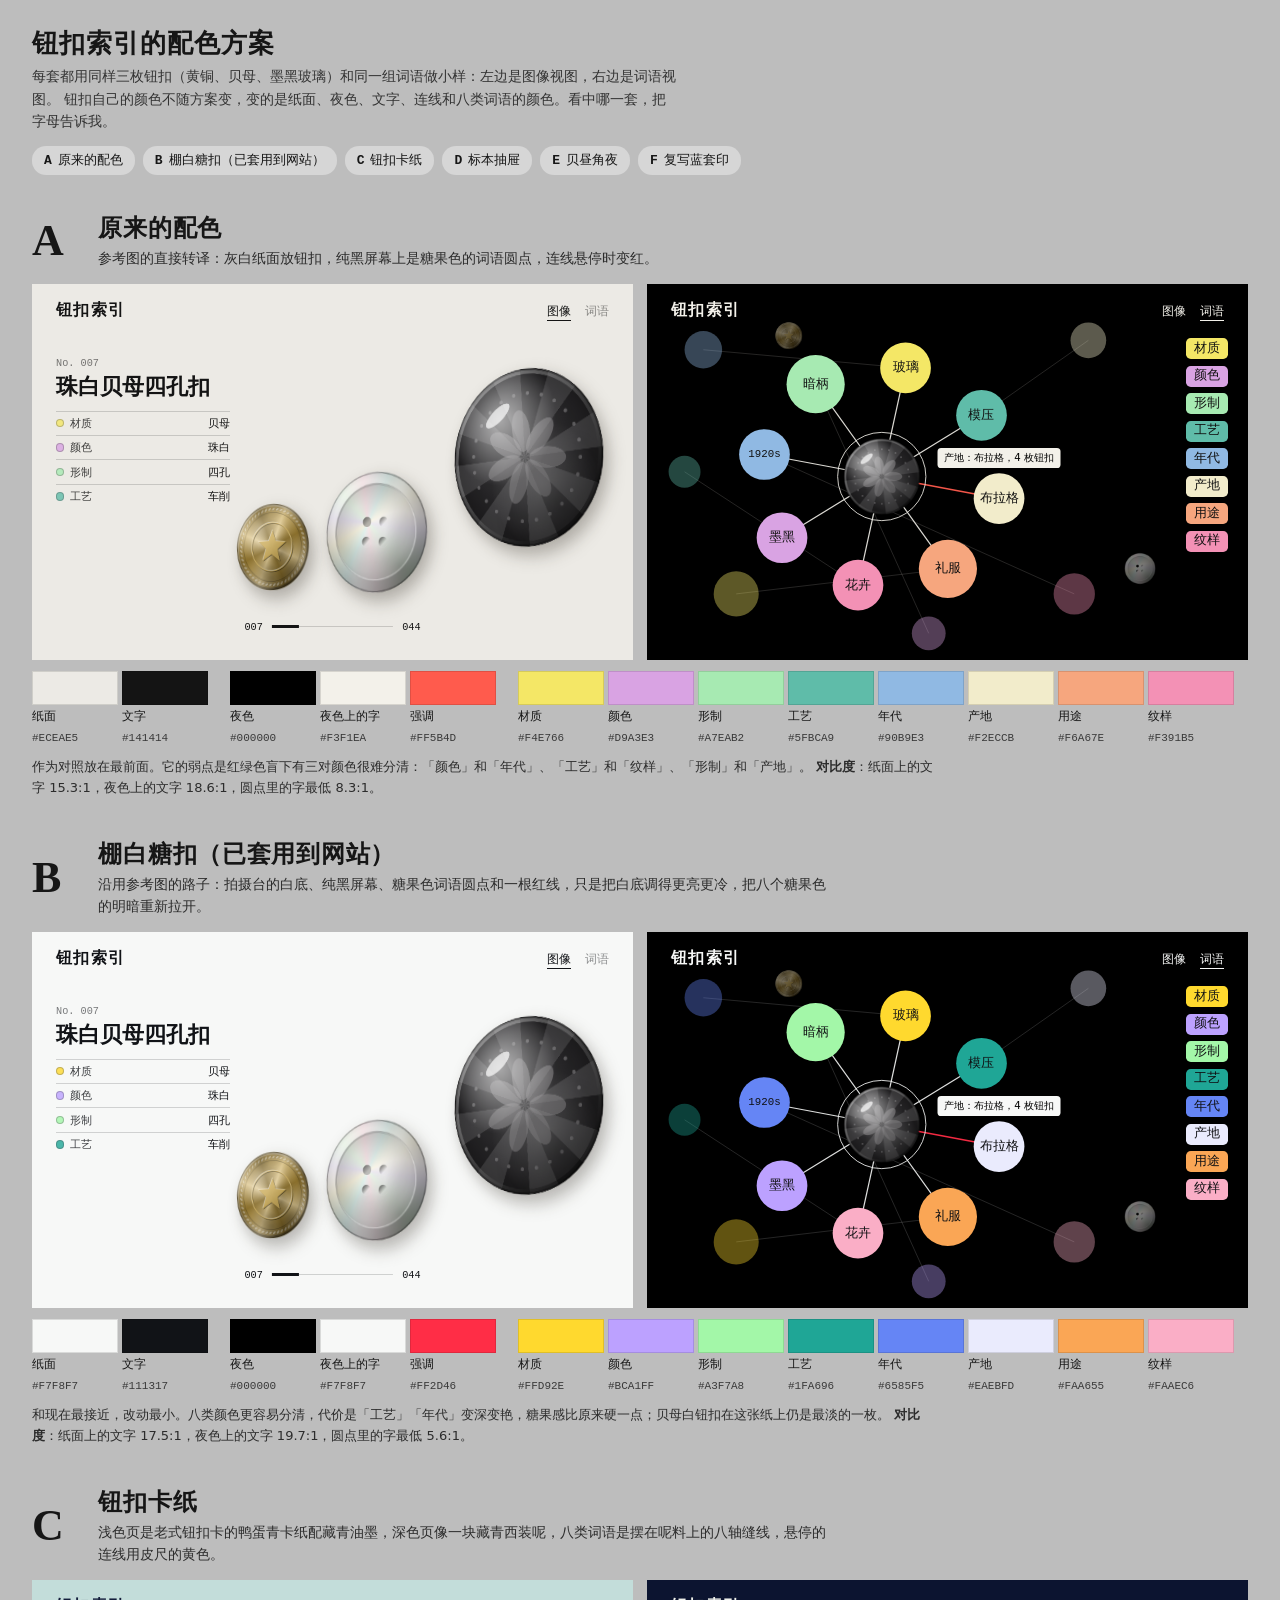
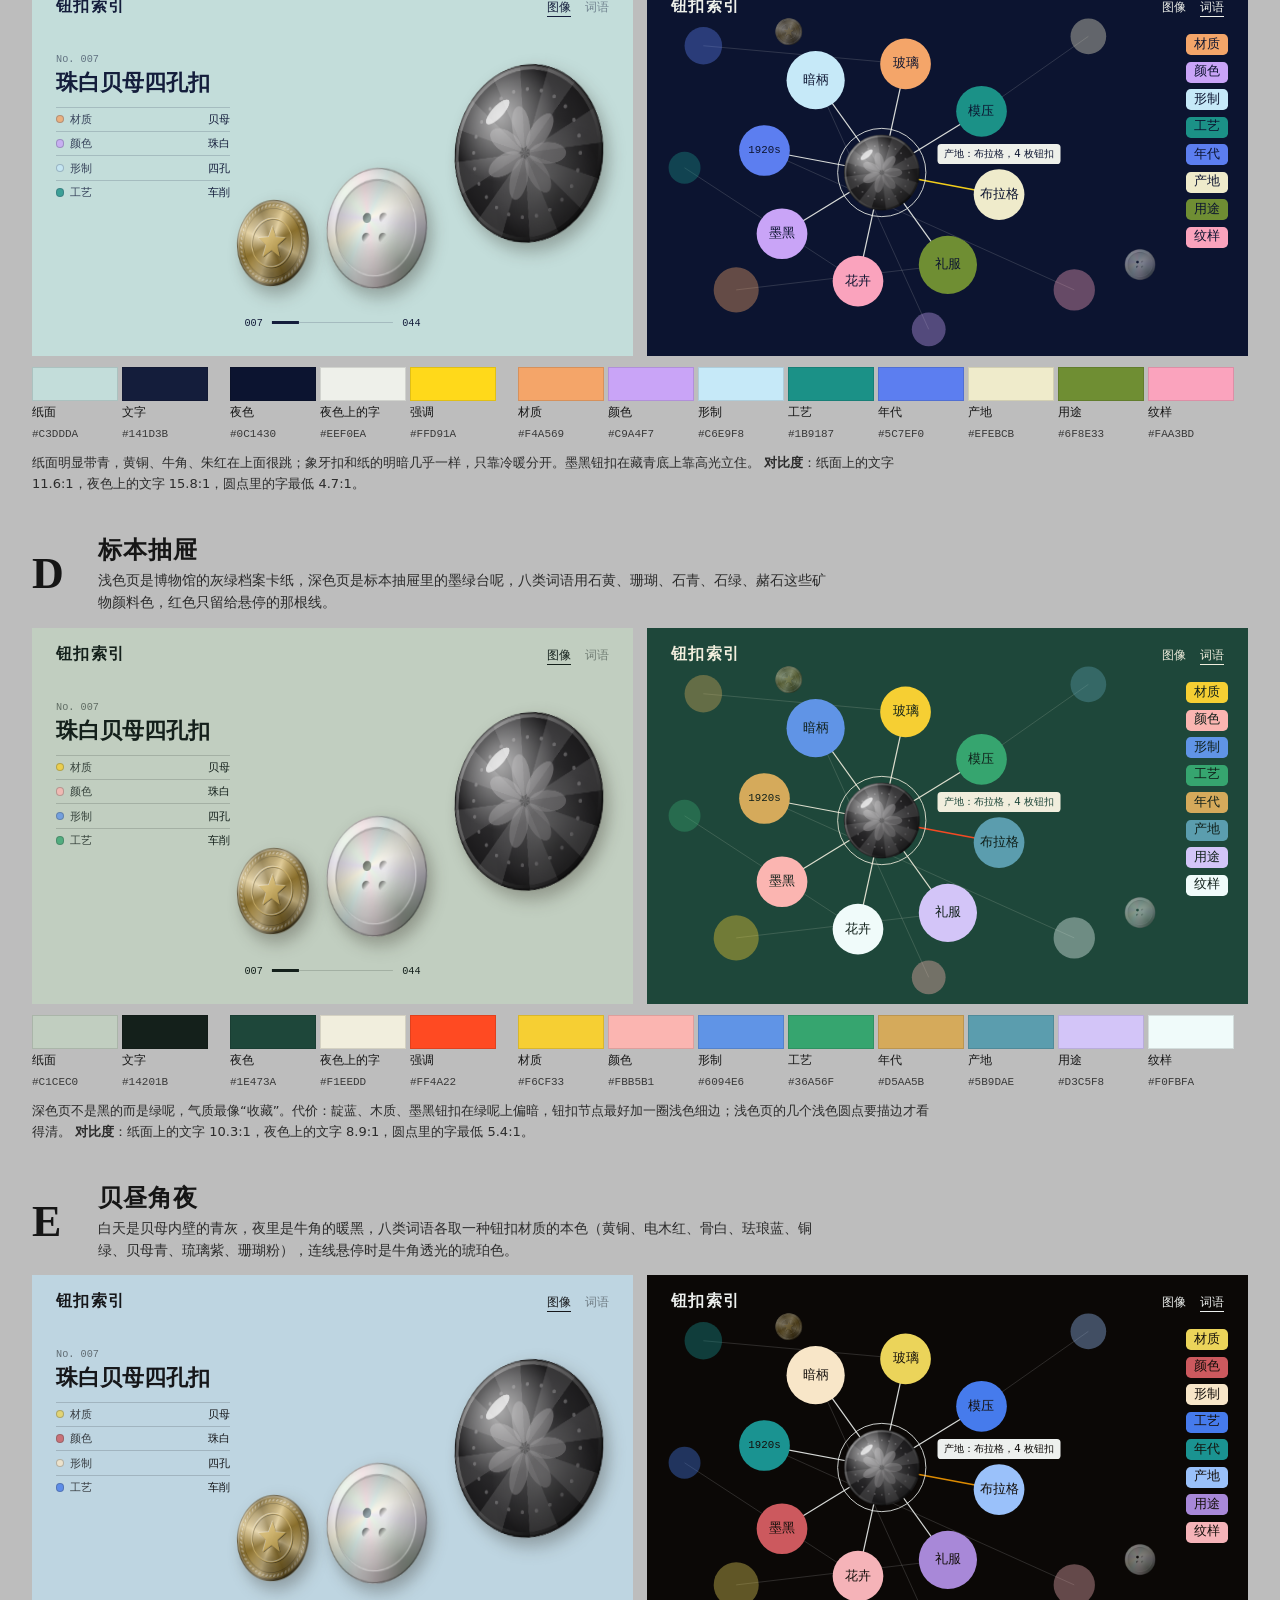
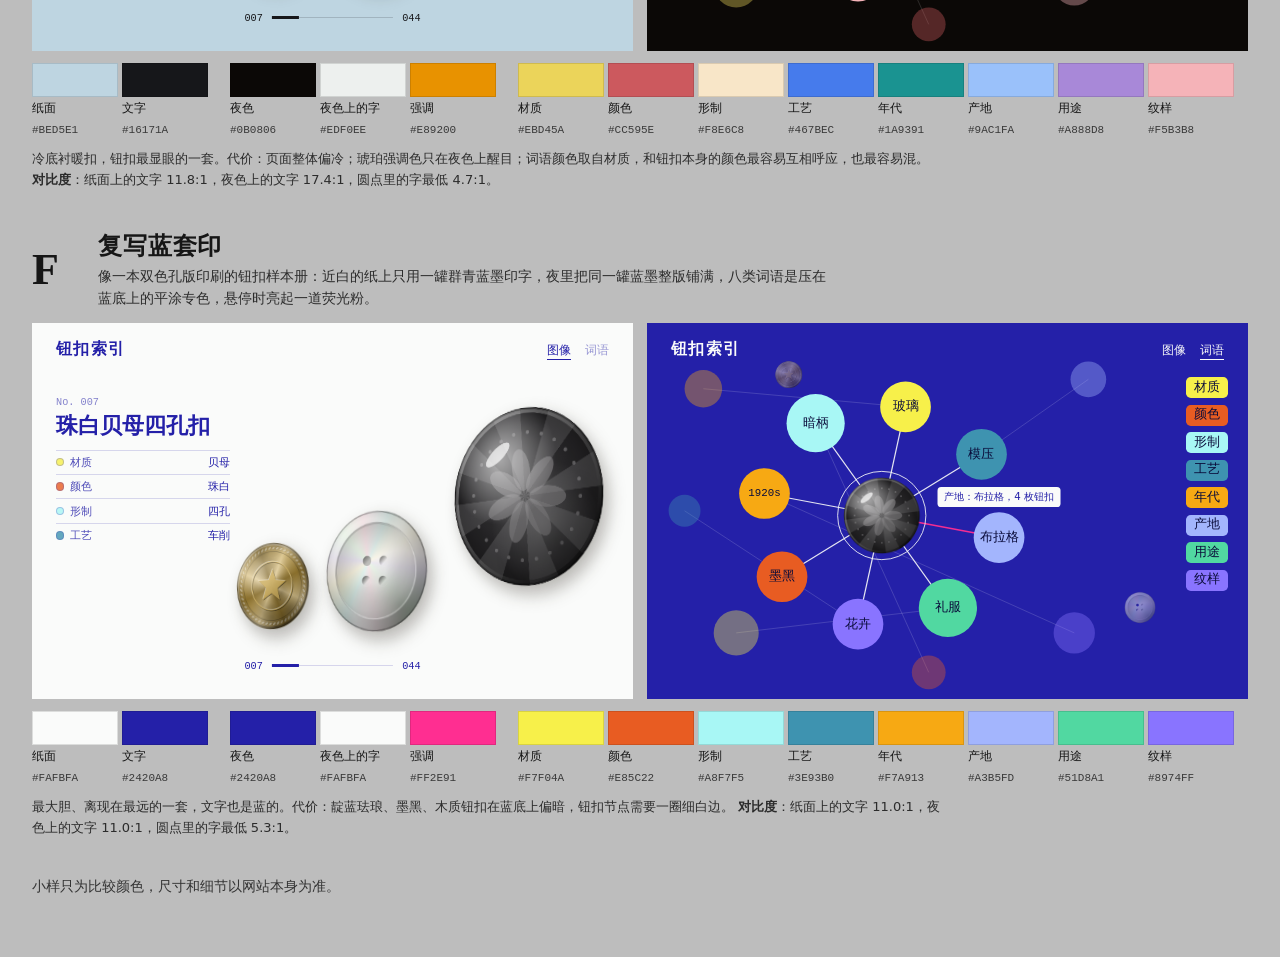
==== palettes.html @ 4362f789 "钮扣索引：图像浏览与词语网两种检索视图 - 图像视图：侧倾的立体钮扣沿弧线排开，可滚动、拖动、方向键翻看 - 词语视图：钮扣与词语的关系网，选中聚拢、悬停高亮、平移缩放 - 示例数据与程序绘制的占位钮" ====
<!doctype html>
<html lang="zh-CN">
<head>
<meta charset="utf-8">
<meta name="viewport" content="width=device-width, initial-scale=1">
<title>钮扣索引 配色方案</title>
<style>
  :root {
    --serif: "Songti SC", "Noto Serif CJK SC", "Source Han Serif SC", "SimSun", Georgia, serif;
    --sans: "PingFang SC", "Hiragino Sans GB", "Microsoft YaHei", system-ui, sans-serif;
    --mono: "SF Mono", ui-monospace, Menlo, Consolas, "PingFang SC", monospace;
  }
  * { box-sizing: border-box; margin: 0; padding: 0; }
  /* 页面本身用不带色相的中灰，免得影响对每套纸色和夜色的判断 */
  body { background: #BDBDBD; color: #161616; font: 14px/1.6 var(--sans); -webkit-font-smoothing: antialiased; }
  header.top { padding: 28px 32px 8px; max-width: 1500px; margin: 0 auto; }
  header.top h1 { font: 600 26px/1.2 var(--serif); letter-spacing: .04em; }
  header.top p { max-width: 46em; margin-top: 6px; color: #333; }
  .jump { display: flex; flex-wrap: wrap; gap: 8px; margin-top: 14px; }
  .jump a { color: inherit; text-decoration: none; background: #D6D6D6; padding: 4px 12px; border-radius: 14px; font-size: 13px; }
  .jump a:hover { background: #E6E6E6; }
  .jump b { font: 600 13px var(--mono); margin-right: 6px; }

  section.scheme { max-width: 1500px; margin: 0 auto; padding: 30px 32px 10px; scroll-margin-top: 8px; }
  .head { display: grid; grid-template-columns: auto minmax(0, 1fr); gap: 4px 18px; align-items: baseline; margin-bottom: 14px; }
  .letter { font: 600 44px/1 var(--serif); grid-row: span 2; align-self: center; width: 1.1em; }
  .head h2 { font: 600 24px/1.25 var(--serif); letter-spacing: .03em; }
  .head p { max-width: 52em; color: #2c2c2c; }
  .mocks { display: grid; grid-template-columns: 1fr 1fr; gap: 14px; }
  .mock { position: relative; aspect-ratio: 16 / 10; overflow: hidden; container-type: inline-size; }

  /* —— 图像视图小样 —— */
  .m-nav { position: absolute; inset: 0 0 auto 0; display: flex; justify-content: space-between; padding: 3cqw 4cqw; font-size: 2cqw; }
  .m-nav strong { font: 600 2.6cqw/1 var(--serif); letter-spacing: .08em; }
  .m-nav span + span { opacity: .45; margin-left: 2.4cqw; }
  .m-nav .on { opacity: 1; border-bottom: 1px solid currentColor; padding-bottom: .4cqw; }
  .m-info { position: absolute; left: 4cqw; top: 11cqw; width: 29cqw; }
  .m-info small { font: 1.7cqw var(--mono); opacity: .55; }
  .m-info h3 { font: 600 3.7cqw/1.2 var(--serif); margin: .3cqw 0 1.6cqw; white-space: nowrap; }
  .m-info div { display: flex; justify-content: space-between; align-items: center; font-size: 1.75cqw; padding: .55cqw 0; border-top: 1px solid var(--line); }
  .m-info div span:first-child { display: flex; align-items: center; gap: 1cqw; opacity: .8; }
  .m-info i { width: 1.4cqw; height: 1.4cqw; border-radius: 50%; display: block; }
  .m-btn { position: absolute; aspect-ratio: 1; transform: translate(-50%, -50%) perspective(900px) rotateY(-34deg) rotateX(4deg); filter: drop-shadow(1cqw 1.4cqw 1.4cqw rgba(30, 24, 14, .3)); }
  .m-btn img { width: 100%; height: 100%; display: block; }
  .m-ticks { position: absolute; left: 50%; bottom: 4.5cqw; transform: translateX(-50%); display: flex; align-items: center; gap: 1.6cqw; font: 1.7cqw var(--mono); }
  .m-ticks i { display: block; width: 20cqw; height: 1px; background: var(--line); position: relative; }
  .m-ticks i::after { content: ""; position: absolute; left: 0; top: -1px; width: 22%; height: 3px; background: currentColor; }

  /* —— 词语视图小样 —— */
  .mock svg { position: absolute; inset: 0; width: 100%; height: 100%; }
  .mock svg text { font-family: var(--mono); font-weight: 500; text-anchor: middle; dominant-baseline: central; }
  .m-legend { position: absolute; right: 3.4cqw; top: 9cqw; display: flex; flex-direction: column; align-items: flex-start; gap: 1.1cqw; }
  .m-legend span { font: 500 2.1cqw/1.35 var(--mono); padding: .25cqw 1.3cqw .4cqw; border-radius: .8cqw; }
  .m-tip { position: absolute; font-size: 1.7cqw; padding: .3cqw 1.1cqw; border-radius: .6cqw; white-space: nowrap; transform: translate(-50%, -100%); }

  .swatches { display: flex; flex-wrap: wrap; gap: 6px 4px; margin-top: 12px; }
  .sw { width: 86px; }
  .sw i { display: block; height: 34px; border: 1px solid rgba(0, 0, 0, .12); }
  .sw b { display: block; font: 500 12px/1.3 var(--sans); margin-top: 4px; }
  .sw code { font: 11px var(--mono); color: #3a3a3a; }
  .gap { width: 14px; }
  .facts { margin-top: 10px; font-size: 13px; color: #2c2c2c; max-width: 70em; }
  .facts b { font-weight: 600; }
  footer { max-width: 1500px; margin: 0 auto; padding: 26px 32px 60px; color: #333; }

  @media (max-width: 820px) {
    header.top, section.scheme, footer { padding-left: 16px; padding-right: 16px; }
    .mocks { grid-template-columns: 1fr; }
    .letter { font-size: 32px; }
    .sw { width: 72px; }
  }
</style>
</head>
<body>

<header class="top">
  <h1>钮扣索引的配色方案</h1>
  <p>每套都用同样三枚钮扣（黄铜、贝母、墨黑玻璃）和同一组词语做小样：左边是图像视图，右边是词语视图。
     钮扣自己的颜色不随方案变，变的是纸面、夜色、文字、连线和八类词语的颜色。看中哪一套，把字母告诉我。</p>
  <nav class="jump" id="jump" aria-label="方案"></nav>
</header>

<div id="schemes"></div>

<footer>小样只为比较颜色，尺寸和细节以网站本身为准。</footer>

<script src="data.js?v=3"></script>
<script src="buttons.js?v=3"></script>
<script src="palettes.js?v=3"></script>
<script>
(() => {
  const TYPES = window.TYPES, items = window.BUTTONS;
  const esc = s => String(s).replace(/[&<>"]/g, c => ({ '&': '&amp;', '<': '&lt;', '>': '&gt;', '"': '&quot;' }[c]));
  const art = i => { const it = items[i]; it.seed = (i + 1) * 7919; return ButtonArt.render(it, 360).lit; };
  // 三枚最能考验配色的钮扣：黄铜（暖金属）、贝母（最容易和浅色纸面混在一起）、墨黑玻璃（最容易被夜色吞掉）
  const IMG = { brass: art(0), pearl: art(6), jet: art(8) };
  const jet = items[8];

  const rgb = h => [1, 3, 5].map(i => parseInt(h.slice(i, i + 2), 16));
  const lin = v => { v /= 255; return v <= 0.03928 ? v / 12.92 : Math.pow((v + 0.055) / 1.055, 2.4); };
  const lum = h => { const [r, g, b] = rgb(h).map(lin); return 0.2126 * r + 0.7152 * g + 0.0722 * b; };
  const contrast = (a, b) => { const x = lum(a), y = lum(b); return (Math.max(x, y) + 0.05) / (Math.min(x, y) + 0.05); };
  const rgba = (h, a) => `rgba(${rgb(h).join(',')},${a})`;

  function browseMock(p) {
    const rows = ['material', 'color', 'form', 'craft'].map(k => {
      const t = TYPES.find(x => x.key === k);
      return `<div><span><i style="background:${p.categories[k]};border:1px solid ${rgba(p.ink, .3)}"></i>${t.label}</span><span>${esc(items[6].attrs[k])}</span></div>`;
    }).join('');
    return `<div class="mock" style="background:${p.paper};color:${p.ink};--line:${rgba(p.ink, .17)}">
      <div class="m-nav"><strong>钮扣索引</strong><div><span class="on">图像</span><span>词语</span></div></div>
      <div class="m-info"><small>No. ${items[6].no}</small><h3>${esc(items[6].name)}</h3>${rows}</div>
      <div class="m-btn" style="left:40%;top:70%;width:15%"><img src="${IMG.brass}" alt=""></div>
      <div class="m-btn" style="left:57%;top:66%;width:21%"><img src="${IMG.pearl}" alt=""></div>
      <div class="m-btn" style="left:82%;top:46%;width:31%"><img src="${IMG.jet}" alt=""></div>
      <div class="m-ticks"><span>007</span><i></i><span>044</span></div>
    </div>`;
  }

  function graphMock(p) {
    const cx = 250, cy = 205, R = 118;
    const order = ['material', 'craft', 'origin', 'use', 'motif', 'color', 'era', 'form'];
    const nodes = order.map((k, i) => {
      const a = -Math.PI / 2 + i / order.length * Math.PI * 2 + 0.2;
      const r = k === 'form' || k === 'use' ? 31 : 27;
      return { k, label: String(jet.attrs[k]), x: cx + Math.cos(a) * R * 1.08, y: cy + Math.sin(a) * R, r };
    });
    const ghosts = [[60, 70, 20], [95, 330, 24], [455, 330, 22], [470, 60, 19], [40, 200, 17], [300, 372, 18]];
    const ghostCat = ['era', 'material', 'motif', 'origin', 'craft', 'color'];
    const hot = nodes[2];   // 这一条画成悬停时的强调色
    const line = (a, b, c, o, w) => `<line x1="${a.x}" y1="${a.y}" x2="${b.x}" y2="${b.y}" stroke="${c}" stroke-opacity="${o}" stroke-width="${w}"/>`;
    const F = { x: cx, y: cy };
    return `<div class="mock" style="background:${p.night};color:${p.nightInk}">
      <svg viewBox="0 0 640 400" preserveAspectRatio="xMidYMid slice">
        ${ghosts.map((g, i) => line({ x: g[0], y: g[1] }, nodes[(i * 3) % 8], p.nightInk, .16, 1)).join('')}
        ${nodes.map(n => n === hot ? line(F, n, p.accent, .95, 1.6) : line(F, n, p.nightInk, .9, 1.3)).join('')}
        ${ghosts.map((g, i) => `<circle cx="${g[0]}" cy="${g[1]}" r="${g[2]}" fill="${p.categories[ghostCat[i]]}" opacity=".38"/>`).join('')}
        <image href="${IMG.pearl}" x="508" y="286" width="34" height="34" opacity=".5"/>
        <image href="${IMG.brass}" x="136" y="40" width="30" height="30" opacity=".5"/>
        <circle cx="${cx}" cy="${cy}" r="47" fill="none" stroke="${p.nightInk}" stroke-opacity=".9"/>
        <image href="${IMG.jet}" x="${cx - 42}" y="${cy - 42}" width="84" height="84"/>
        ${nodes.map(n => `<circle cx="${n.x}" cy="${n.y}" r="${n.r}" fill="${p.categories[n.k]}"/>
          <text x="${n.x}" y="${n.y}" fill="${p.nodeInk}" font-size="${n.label.length > 3 ? 11.5 : 13.5}">${esc(n.label)}</text>`).join('')}
      </svg>
      <div class="m-nav"><strong>钮扣索引</strong><div><span>图像</span><span class="on">词语</span></div></div>
      <div class="m-tip" style="left:${(hot.x / 640 * 100).toFixed(1)}%;top:${((hot.y - hot.r - 5) / 400 * 100).toFixed(1)}%;background:${p.nightInk};color:${p.night}">产地：${esc(hot.label)}，4 枚钮扣</div>
      <div class="m-legend">${TYPES.map(t => `<span style="background:${p.categories[t.key]};color:${p.nodeInk}">${t.label}</span>`).join('')}</div>
    </div>`;
  }

  const sw = (label, hex) => `<div class="sw"><i style="background:${hex}"></i><b>${label}</b><code>${hex.toUpperCase()}</code></div>`;

  const letters = 'ABCDEFGH';
  const host = document.getElementById('schemes'), jump = document.getElementById('jump');
  window.PALETTES.forEach((p, i) => {
    const L = letters[i];
    const minNode = Math.min(...TYPES.map(t => contrast(p.nodeInk, p.categories[t.key])));
    const sec = document.createElement('section');
    sec.className = 'scheme'; sec.id = 'scheme-' + L;
    sec.innerHTML = `
      <div class="head"><div class="letter">${L}</div><h2>${esc(p.name)}</h2><p>${esc(p.idea)}</p></div>
      <div class="mocks">${browseMock(p)}${graphMock(p)}</div>
      <div class="swatches">
        ${sw('纸面', p.paper)}${sw('文字', p.ink)}<div class="gap"></div>
        ${sw('夜色', p.night)}${sw('夜色上的字', p.nightInk)}${sw('强调', p.accent)}<div class="gap"></div>
        ${TYPES.map(t => sw(t.label, p.categories[t.key])).join('')}
      </div>
      <p class="facts">${p.notes ? esc(p.notes) + ' ' : ''}<b>对比度</b>：纸面上的文字 ${contrast(p.ink, p.paper).toFixed(1)}:1，夜色上的文字 ${contrast(p.nightInk, p.night).toFixed(1)}:1，圆点里的字最低 ${minNode.toFixed(1)}:1。</p>`;
    host.append(sec);
    jump.insertAdjacentHTML('beforeend', `<a href="#scheme-${L}"><b>${L}</b>${esc(p.name)}</a>`);
  });
})();
</script>
</body>
</html>
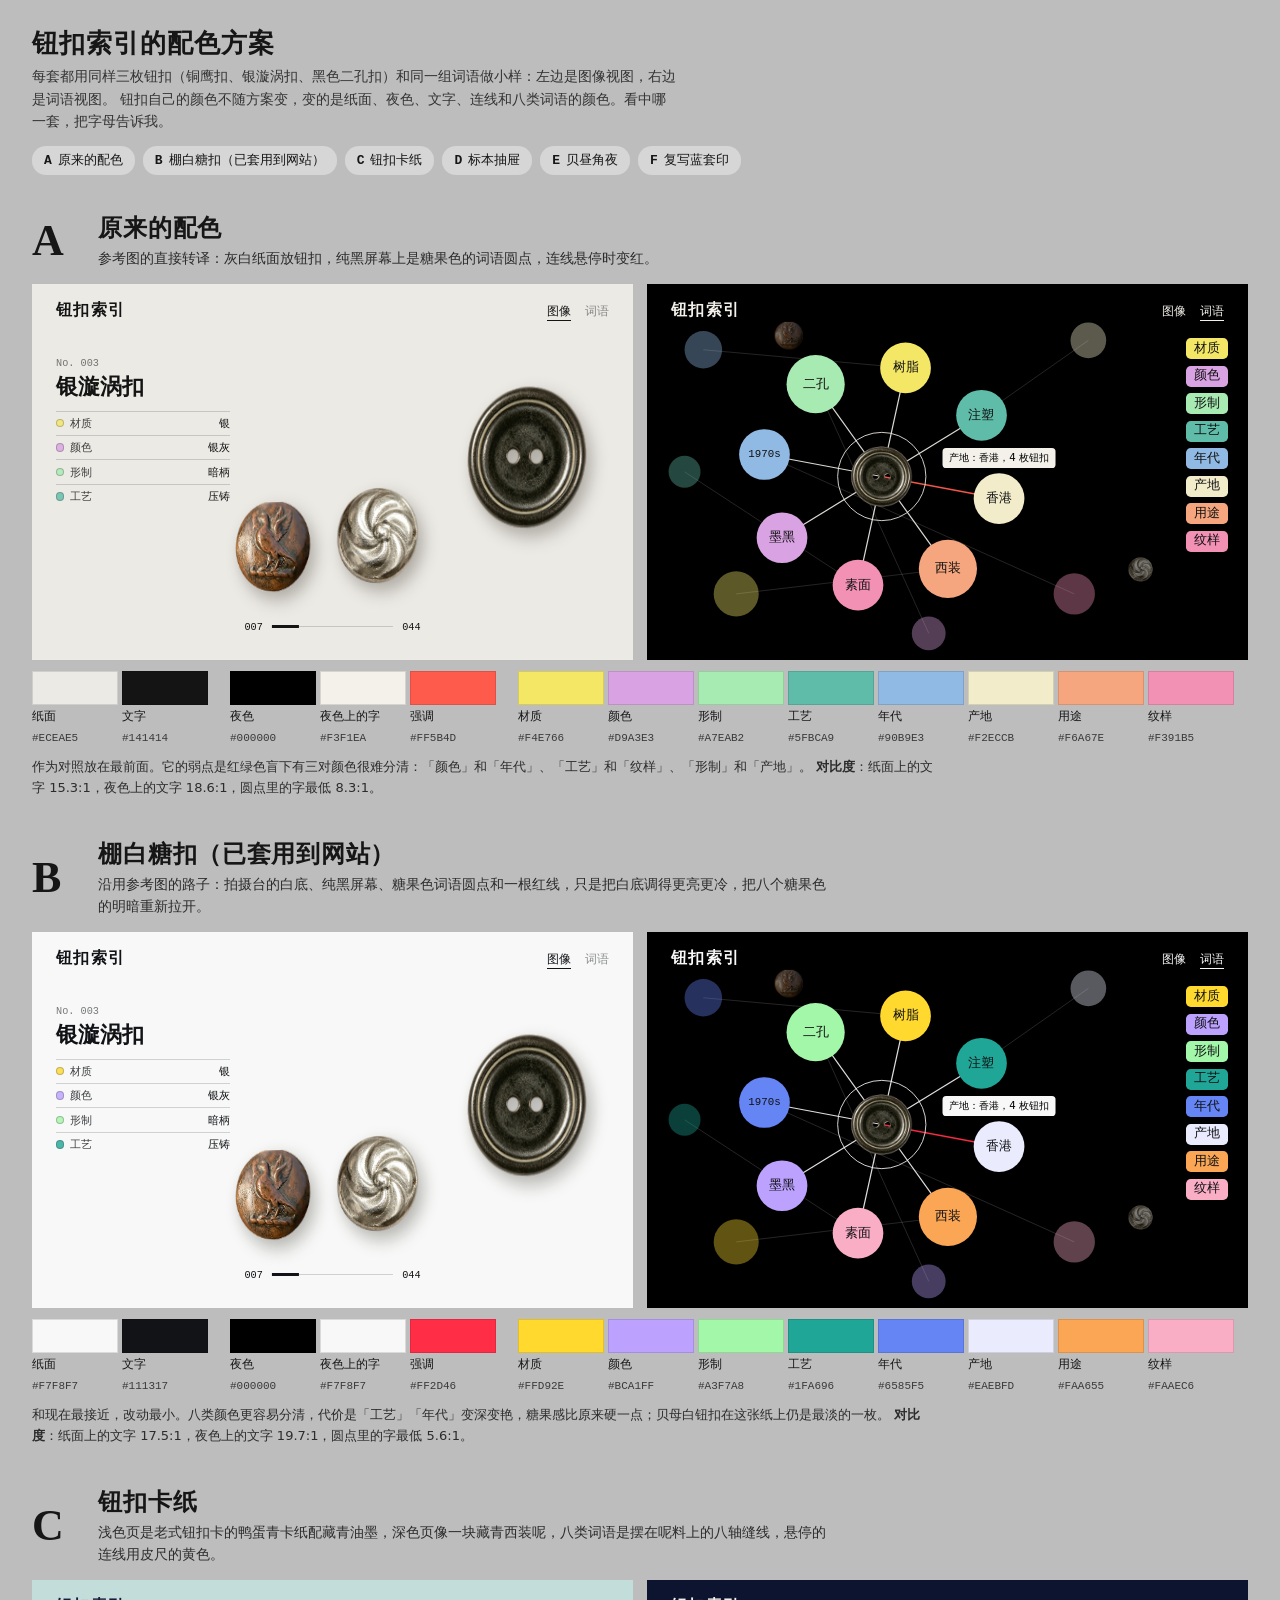
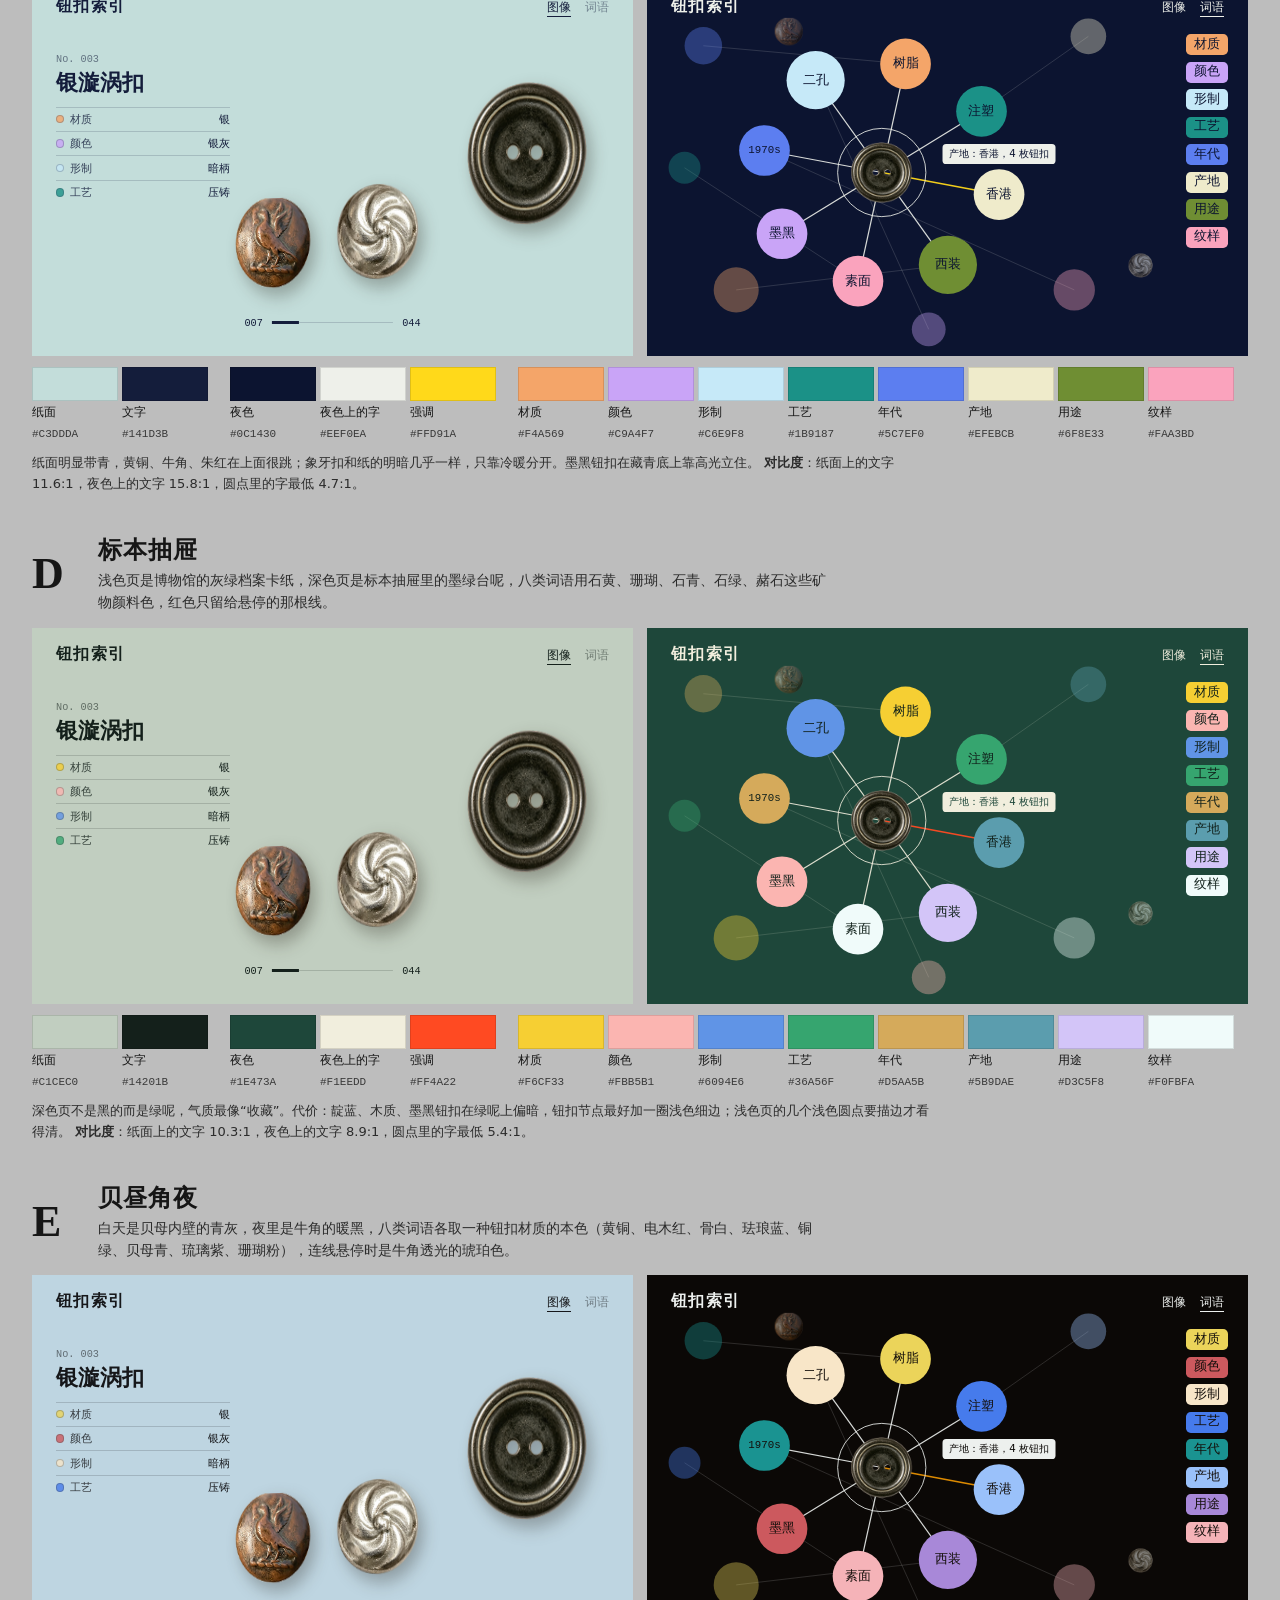
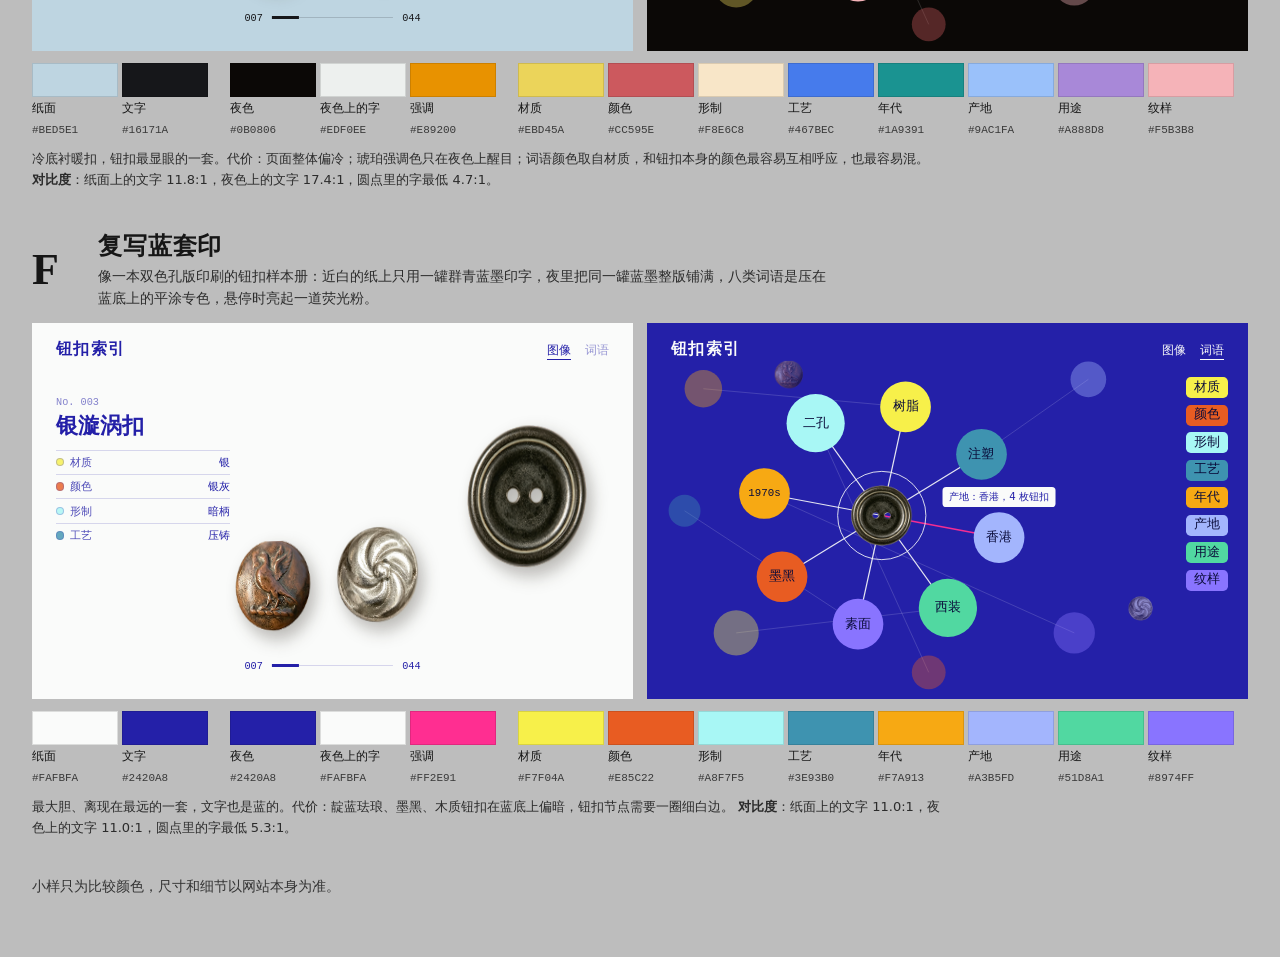
==== commit 686c2cd7: "加入入口页和钮扣详情页，钮扣图像换成真实照片 - 入口页：点阵大字、八边形线条和三枚钮扣，通向图像索引、词语关系和钮扣详情 - 钮扣详情页：八个词语、说明、结构图、马赛克色片，以及共用词语的钮扣 - " ====
--- a/palettes.html
+++ b/palettes.html
@@ -75,7 +75,7 @@
 
 <header class="top">
   <h1>钮扣索引的配色方案</h1>
-  <p>每套都用同样三枚钮扣（黄铜、贝母、墨黑玻璃）和同一组词语做小样：左边是图像视图，右边是词语视图。
+  <p>每套都用同样三枚钮扣（铜鹰扣、银漩涡扣、黑色二孔扣）和同一组词语做小样：左边是图像视图，右边是词语视图。
      钮扣自己的颜色不随方案变，变的是纸面、夜色、文字、连线和八类词语的颜色。看中哪一套，把字母告诉我。</p>
   <nav class="jump" id="jump" aria-label="方案"></nav>
 </header>
@@ -84,17 +84,16 @@
 
 <footer>小样只为比较颜色，尺寸和细节以网站本身为准。</footer>
 
-<script src="data.js?v=3"></script>
-<script src="buttons.js?v=3"></script>
-<script src="palettes.js?v=3"></script>
+<script src="data.js?v=6"></script>
+<script src="buttons.js?v=6"></script>
+<script src="palettes.js?v=6"></script>
 <script>
 (() => {
   const TYPES = window.TYPES, items = window.BUTTONS;
   const esc = s => String(s).replace(/[&<>"]/g, c => ({ '&': '&amp;', '<': '&lt;', '>': '&gt;', '"': '&quot;' }[c]));
-  const art = i => { const it = items[i]; it.seed = (i + 1) * 7919; return ButtonArt.render(it, 360).lit; };
-  // 三枚最能考验配色的钮扣：黄铜（暖金属）、贝母（最容易和浅色纸面混在一起）、墨黑玻璃（最容易被夜色吞掉）
-  const IMG = { brass: art(0), pearl: art(6), jet: art(8) };
-  const jet = items[8];
+  // 小样里的三枚钮扣用的是真实照片；INFO 是左边信息栏显示的那一枚，jet 是词语视图中间那一枚
+  const IMG = { brass: 'images/copper-eagle.png', pearl: 'images/silver-swirl.png', jet: 'images/black-two-hole.png' };
+  const INFO = items[2 % items.length], jet = items[1 % items.length];
 
   const rgb = h => [1, 3, 5].map(i => parseInt(h.slice(i, i + 2), 16));
   const lin = v => { v /= 255; return v <= 0.03928 ? v / 12.92 : Math.pow((v + 0.055) / 1.055, 2.4); };
@@ -105,11 +104,11 @@
   function browseMock(p) {
     const rows = ['material', 'color', 'form', 'craft'].map(k => {
       const t = TYPES.find(x => x.key === k);
-      return `<div><span><i style="background:${p.categories[k]};border:1px solid ${rgba(p.ink, .3)}"></i>${t.label}</span><span>${esc(items[6].attrs[k])}</span></div>`;
+      return `<div><span><i style="background:${p.categories[k]};border:1px solid ${rgba(p.ink, .3)}"></i>${t.label}</span><span>${esc(INFO.attrs[k])}</span></div>`;
     }).join('');
     return `<div class="mock" style="background:${p.paper};color:${p.ink};--line:${rgba(p.ink, .17)}">
       <div class="m-nav"><strong>钮扣索引</strong><div><span class="on">图像</span><span>词语</span></div></div>
-      <div class="m-info"><small>No. ${items[6].no}</small><h3>${esc(items[6].name)}</h3>${rows}</div>
+      <div class="m-info"><small>No. ${INFO.no}</small><h3>${esc(INFO.name)}</h3>${rows}</div>
       <div class="m-btn" style="left:40%;top:70%;width:15%"><img src="${IMG.brass}" alt=""></div>
       <div class="m-btn" style="left:57%;top:66%;width:21%"><img src="${IMG.pearl}" alt=""></div>
       <div class="m-btn" style="left:82%;top:46%;width:31%"><img src="${IMG.jet}" alt=""></div>
